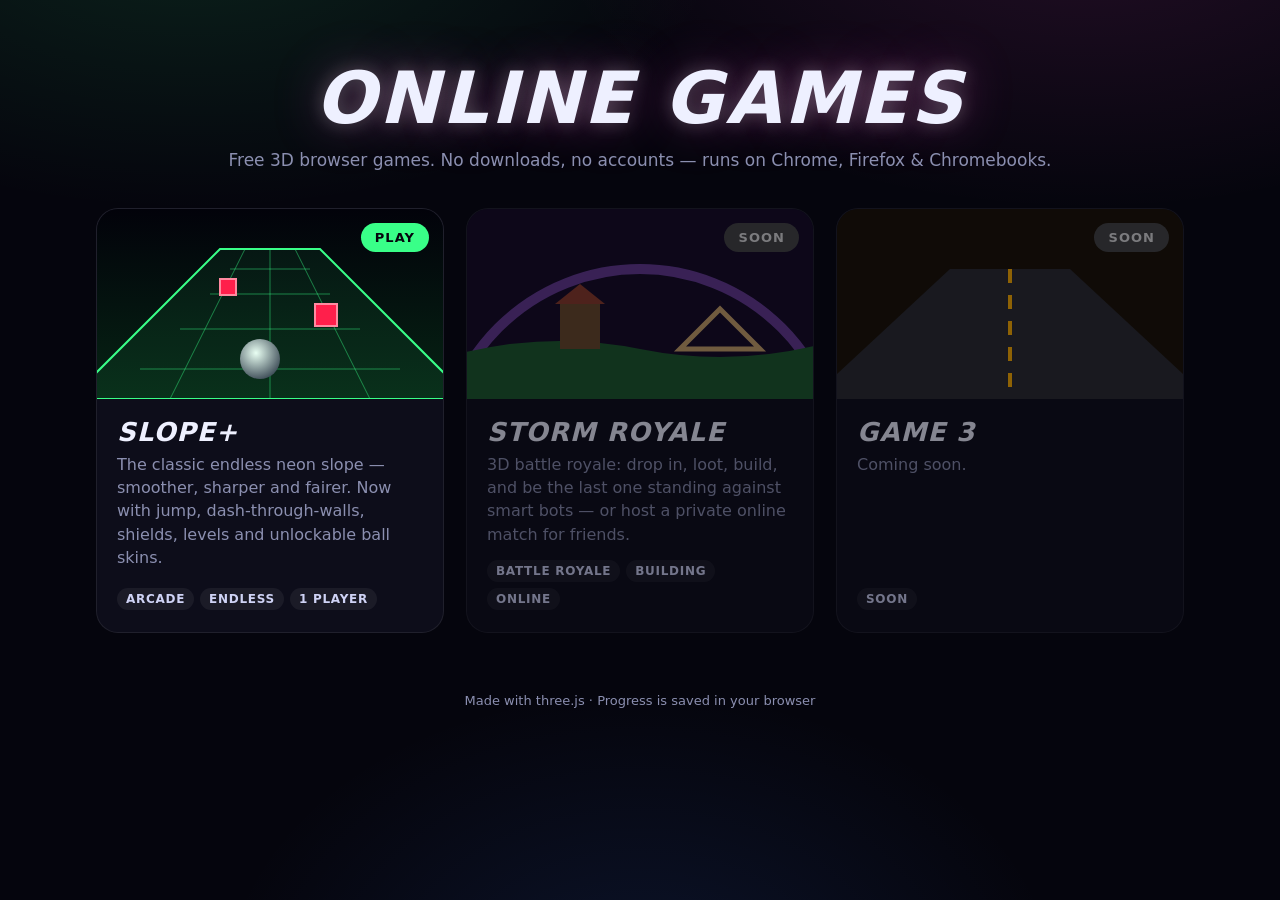
==== index.html @ 43d5d462 "Add arcade hub and Slope+ game Slope+: endless neon slope with Plus (jump, dash, shields) and Classi" ====
<!doctype html>
<html lang="en">
  <head>
    <meta charset="utf-8" />
    <meta name="viewport" content="width=device-width, initial-scale=1" />
    <title>Online Games Arcade</title>
    <meta name="description" content="Free browser games — no downloads, works on Chrome, Firefox and Chromebooks." />
    <meta name="theme-color" content="#05050d" />
    <link rel="icon" href="data:image/svg+xml,%3Csvg xmlns='http://www.w3.org/2000/svg' viewBox='0 0 64 64'%3E%3Crect width='64' height='64' rx='14' fill='%2305050d'/%3E%3Cpath d='M14 40h36M22 32v16M42 34a3 3 0 1 0 0.1 0M48 40a3 3 0 1 0 0.1 0' stroke='%23ff4fd8' stroke-width='5' stroke-linecap='round' fill='none'/%3E%3C/svg%3E" />
    <style>
      :root {
        --bg: #05050d;
        --card: #0d0d1a;
        --text: #eef0ff;
        --muted: #8b8fb0;
      }
      * {
        box-sizing: border-box;
      }
      html,
      body {
        margin: 0;
        min-height: 100%;
        background: var(--bg);
        color: var(--text);
        font-family: system-ui, -apple-system, 'Segoe UI', Roboto, Ubuntu, Arial, sans-serif;
      }
      body {
        background:
          radial-gradient(900px 500px at 15% -10%, rgba(57, 255, 136, 0.12), transparent 60%),
          radial-gradient(900px 500px at 85% -10%, rgba(255, 79, 216, 0.12), transparent 60%),
          radial-gradient(700px 500px at 50% 110%, rgba(61, 125, 255, 0.12), transparent 60%),
          var(--bg);
        min-height: 100vh;
      }
      header {
        text-align: center;
        padding: 56px 16px 18px;
      }
      h1 {
        margin: 0;
        font-size: clamp(38px, 7vw, 72px);
        font-weight: 900;
        font-style: italic;
        letter-spacing: 0.04em;
        text-shadow:
          0 0 18px rgba(255, 255, 255, 0.25),
          0 0 50px rgba(255, 79, 216, 0.35);
      }
      header p {
        color: var(--muted);
        margin: 10px 0 0;
        font-size: 17px;
      }
      main {
        max-width: 1120px;
        margin: 0 auto;
        padding: 20px 16px 60px;
        display: grid;
        grid-template-columns: repeat(auto-fit, minmax(300px, 1fr));
        gap: 22px;
      }
      .card {
        --c: #39ff88;
        position: relative;
        display: flex;
        flex-direction: column;
        border-radius: 22px;
        overflow: hidden;
        background: var(--card);
        border: 1px solid rgba(255, 255, 255, 0.08);
        text-decoration: none;
        color: inherit;
        transition:
          transform 0.15s ease,
          border-color 0.15s ease,
          box-shadow 0.2s ease;
      }
      .card:hover,
      .card:focus-visible {
        transform: translateY(-4px);
        border-color: var(--c);
        box-shadow: 0 0 40px color-mix(in srgb, var(--c) 35%, transparent);
        outline: none;
      }
      .art {
        height: 190px;
        position: relative;
        overflow: hidden;
      }
      .art svg {
        width: 100%;
        height: 100%;
        display: block;
      }
      .body {
        padding: 18px 20px 22px;
        flex: 1;
        display: flex;
        flex-direction: column;
      }
      .body h2 {
        margin: 0 0 6px;
        font-size: 26px;
        font-style: italic;
        letter-spacing: 0.04em;
      }
      .body p {
        margin: 0 0 14px;
        color: var(--muted);
        line-height: 1.45;
        flex: 1;
      }
      .tags {
        display: flex;
        flex-wrap: wrap;
        gap: 6px;
      }
      .tags span {
        font-size: 12px;
        font-weight: 700;
        letter-spacing: 0.06em;
        padding: 4px 9px;
        border-radius: 999px;
        background: rgba(255, 255, 255, 0.06);
        color: #cfd3f5;
      }
      .play {
        position: absolute;
        top: 14px;
        right: 14px;
        background: var(--c);
        color: #05050d;
        font-weight: 900;
        letter-spacing: 0.08em;
        border-radius: 999px;
        padding: 7px 14px;
        font-size: 13px;
      }
      .soon {
        opacity: 0.55;
        pointer-events: none;
      }
      .soon .play {
        background: #444;
        color: #ddd;
      }
      footer {
        text-align: center;
        color: var(--muted);
        font-size: 13px;
        padding: 0 16px 40px;
      }
    </style>
  </head>
  <body>
    <header>
      <h1>ONLINE GAMES</h1>
      <p>Free 3D browser games. No downloads, no accounts — runs on Chrome, Firefox &amp; Chromebooks.</p>
    </header>
    <main>
      <a class="card" href="slope/" style="--c: #39ff88">
        <div class="art">
          <svg viewBox="0 0 400 190" preserveAspectRatio="xMidYMid slice" aria-hidden="true">
            <defs>
              <linearGradient id="sg" x1="0" y1="0" x2="0" y2="1">
                <stop offset="0" stop-color="#02020a" />
                <stop offset="1" stop-color="#062414" />
              </linearGradient>
              <radialGradient id="sb" cx="0.4" cy="0.35" r="0.7">
                <stop offset="0" stop-color="#e9fff3" />
                <stop offset="1" stop-color="#3b4a55" />
              </radialGradient>
            </defs>
            <rect width="400" height="190" fill="url(#sg)" />
            <g stroke="#39ff88" stroke-width="2" fill="rgba(57,255,136,0.06)">
              <path d="M150 40 L250 40 L400 190 L0 190 Z" />
            </g>
            <g stroke="#39ff88" stroke-opacity="0.45" stroke-width="1">
              <path d="M200 40 L200 190 M175 40 L100 190 M225 40 L300 190 M160 60 L240 60 M140 85 L260 85 M110 120 L290 120 M70 160 L330 160" />
            </g>
            <rect x="245" y="95" width="22" height="22" fill="#ff1f4b" stroke="#ff8aa0" stroke-width="2" />
            <rect x="150" y="70" width="16" height="16" fill="#ff1f4b" stroke="#ff8aa0" stroke-width="2" />
            <circle cx="190" cy="150" r="20" fill="url(#sb)" />
          </svg>
          <span class="play">PLAY</span>
        </div>
        <div class="body">
          <h2>SLOPE+</h2>
          <p>The classic endless neon slope — smoother, sharper and fairer. Now with jump, dash-through-walls, shields, levels and unlockable ball skins.</p>
          <div class="tags"><span>ARCADE</span><span>ENDLESS</span><span>1 PLAYER</span></div>
        </div>
      </a>

      <a class="card soon" href="storm/" style="--c: #b36bff" aria-disabled="true">
        <div class="art">
          <svg viewBox="0 0 400 190" preserveAspectRatio="xMidYMid slice" aria-hidden="true">
            <rect width="400" height="190" fill="#140a26" />
            <circle cx="200" cy="260" r="200" fill="none" stroke="#b36bff" stroke-width="10" stroke-opacity="0.5" />
            <path d="M0 150 Q100 120 200 140 T400 130 L400 190 L0 190Z" fill="#1d5a2c" />
            <rect x="120" y="95" width="40" height="45" fill="#6b4a2b" />
            <path d="M115 95 L140 75 L165 95Z" fill="#8a3b2b" />
            <path d="M240 140 L280 100 L320 140Z" fill="none" stroke="#c9a36b" stroke-width="5" />
          </svg>
          <span class="play">SOON</span>
        </div>
        <div class="body">
          <h2>STORM ROYALE</h2>
          <p>3D battle royale: drop in, loot, build, and be the last one standing against smart bots — or host a private online match for friends.</p>
          <div class="tags"><span>BATTLE ROYALE</span><span>BUILDING</span><span>ONLINE</span></div>
        </div>
      </a>

      <a class="card soon" href="#" style="--c: #ffb000" aria-disabled="true">
        <div class="art">
          <svg viewBox="0 0 400 190" preserveAspectRatio="xMidYMid slice" aria-hidden="true">
            <rect width="400" height="190" fill="#1a1204" />
            <path d="M0 190 L140 60 L260 60 L400 190Z" fill="#2a2a30" />
            <path d="M200 60 L200 190" stroke="#ffb000" stroke-width="4" stroke-dasharray="14 12" />
          </svg>
          <span class="play">SOON</span>
        </div>
        <div class="body">
          <h2>GAME 3</h2>
          <p>Coming soon.</p>
          <div class="tags"><span>SOON</span></div>
        </div>
      </a>
    </main>
    <footer>Made with three.js · Progress is saved in your browser</footer>
  </body>
</html>
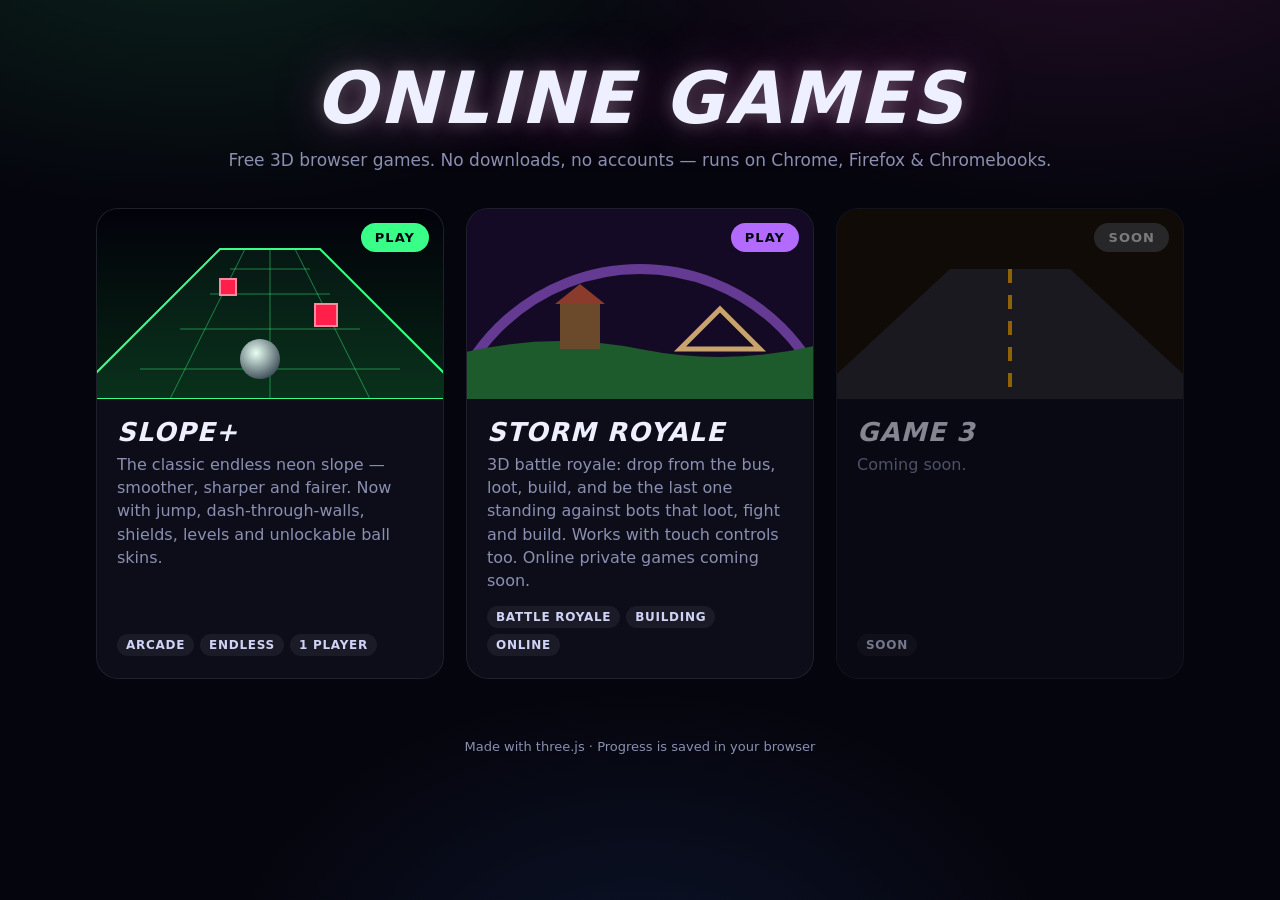
==== commit 251072d5: "Publish Storm Royale solo-vs-bots build and enable its arcade card Takes storm/ from the Storm Royal" ====
--- a/index.html
+++ b/index.html
@@ -192,7 +192,7 @@
         </div>
       </a>
 
-      <a class="card soon" href="storm/" style="--c: #b36bff" aria-disabled="true">
+      <a class="card" href="storm/" style="--c: #b36bff">
         <div class="art">
           <svg viewBox="0 0 400 190" preserveAspectRatio="xMidYMid slice" aria-hidden="true">
             <rect width="400" height="190" fill="#140a26" />
@@ -202,11 +202,11 @@
             <path d="M115 95 L140 75 L165 95Z" fill="#8a3b2b" />
             <path d="M240 140 L280 100 L320 140Z" fill="none" stroke="#c9a36b" stroke-width="5" />
           </svg>
-          <span class="play">SOON</span>
+          <span class="play">PLAY</span>
         </div>
         <div class="body">
           <h2>STORM ROYALE</h2>
-          <p>3D battle royale: drop in, loot, build, and be the last one standing against smart bots — or host a private online match for friends.</p>
+          <p>3D battle royale: drop from the bus, loot, build, and be the last one standing against bots that loot, fight and build. Works with touch controls too. Online private games coming soon.</p>
           <div class="tags"><span>BATTLE ROYALE</span><span>BUILDING</span><span>ONLINE</span></div>
         </div>
       </a>
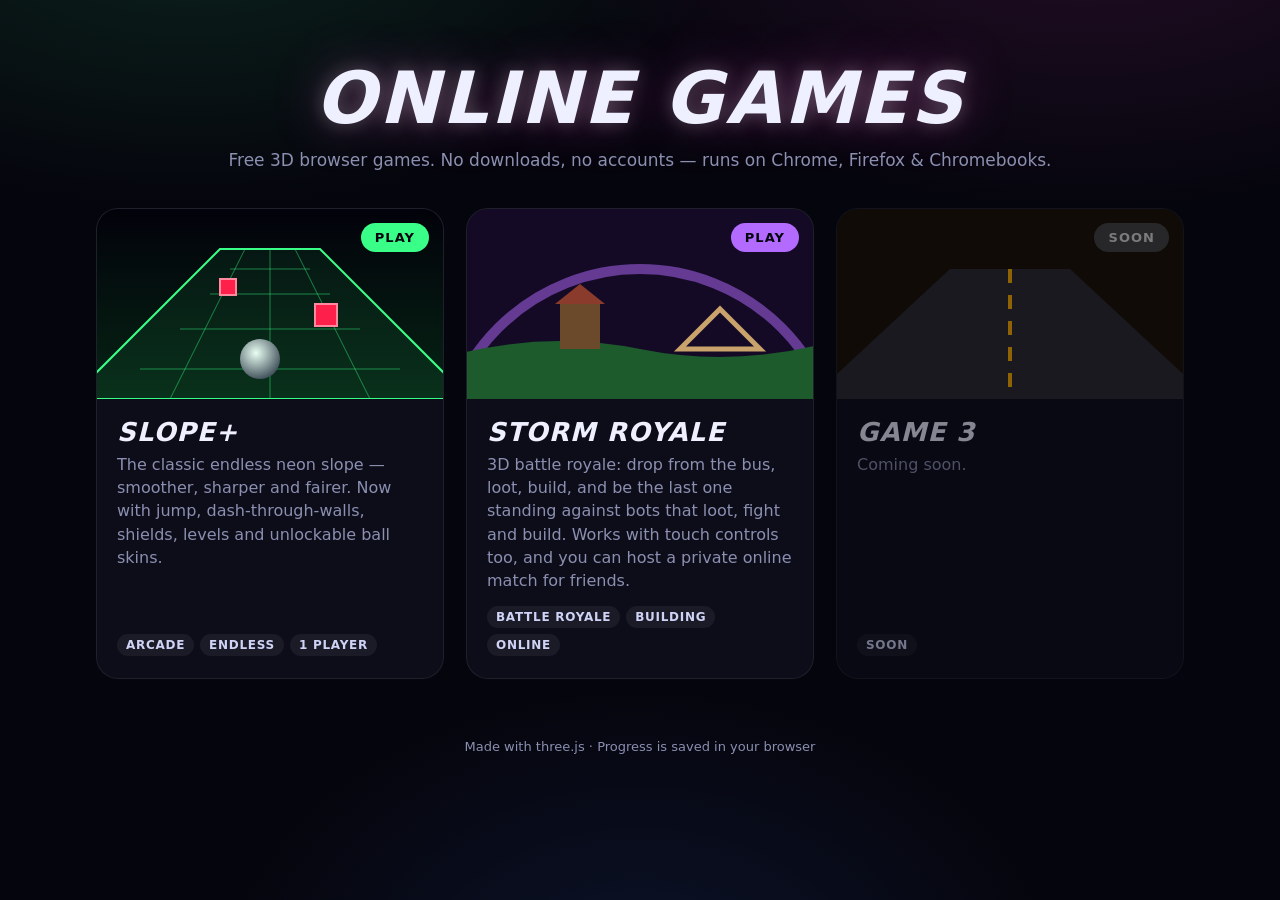
==== commit 6024b483: "Publish Storm Royale milestone 2: private online games Takes storm/ from the Storm Royale branch (co" ====
--- a/index.html
+++ b/index.html
@@ -206,7 +206,7 @@
         </div>
         <div class="body">
           <h2>STORM ROYALE</h2>
-          <p>3D battle royale: drop from the bus, loot, build, and be the last one standing against bots that loot, fight and build. Works with touch controls too. Online private games coming soon.</p>
+          <p>3D battle royale: drop from the bus, loot, build, and be the last one standing against bots that loot, fight and build. Works with touch controls too, and you can host a private online match for friends.</p>
           <div class="tags"><span>BATTLE ROYALE</span><span>BUILDING</span><span>ONLINE</span></div>
         </div>
       </a>
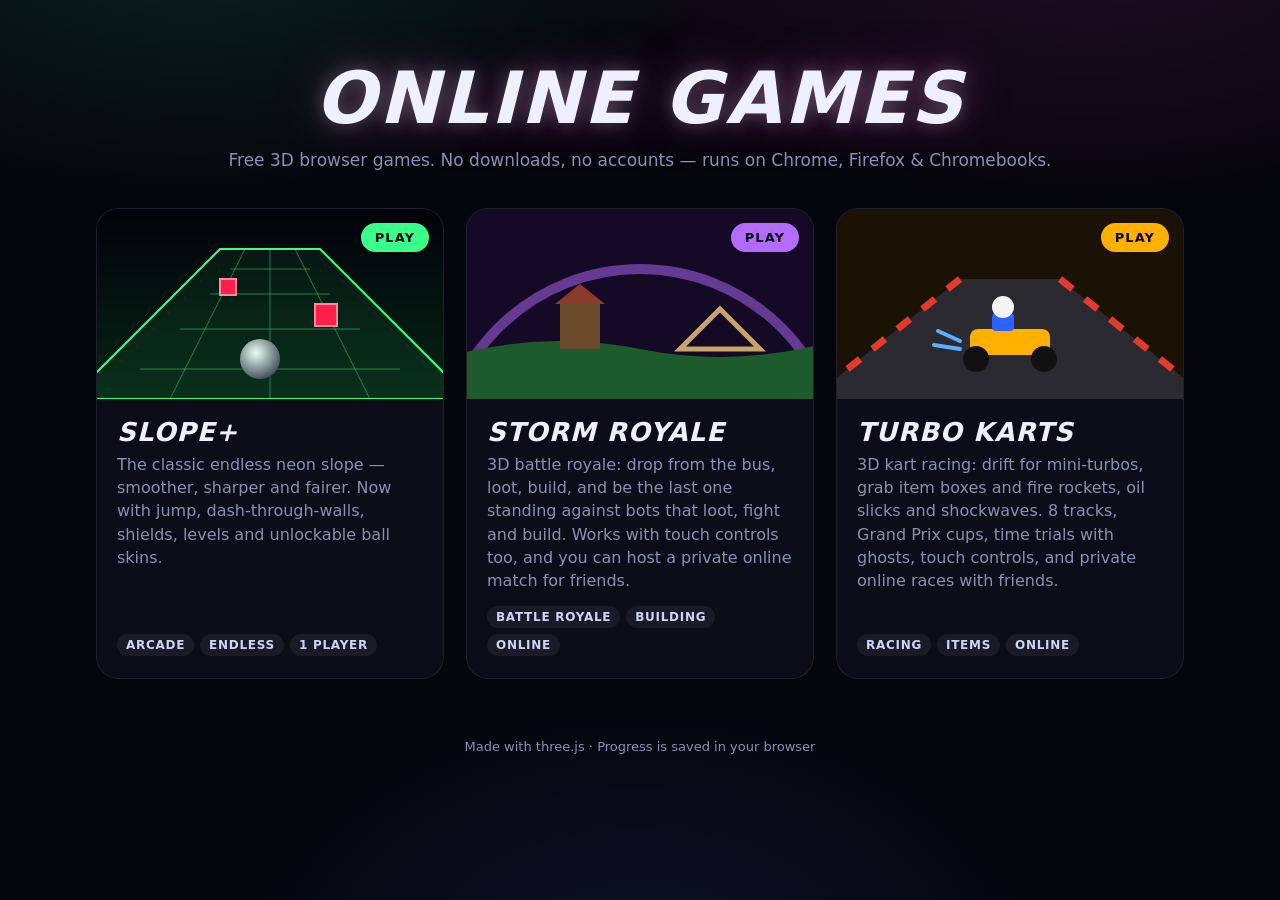
==== commit 248b8cd3: "Add Turbo Karts: 3D kart racer with items, Grand Prix and online races Game 3 of the arcade. Eight t" ====
--- a/index.html
+++ b/index.html
@@ -211,19 +211,26 @@
         </div>
       </a>
 
-      <a class="card soon" href="#" style="--c: #ffb000" aria-disabled="true">
+      <a class="card" href="kart/" style="--c: #ffb000">
         <div class="art">
           <svg viewBox="0 0 400 190" preserveAspectRatio="xMidYMid slice" aria-hidden="true">
             <rect width="400" height="190" fill="#1a1204" />
-            <path d="M0 190 L140 60 L260 60 L400 190Z" fill="#2a2a30" />
-            <path d="M200 60 L200 190" stroke="#ffb000" stroke-width="4" stroke-dasharray="14 12" />
+            <path d="M0 190 L150 70 L250 70 L400 190Z" fill="#2a2a30" />
+            <path d="M150 70 L0 190" stroke="#e23b2e" stroke-width="7" stroke-dasharray="16 16" />
+            <path d="M250 70 L400 190" stroke="#e23b2e" stroke-width="7" stroke-dasharray="16 16" />
+            <rect x="160" y="120" width="80" height="26" rx="8" fill="#ffb000" />
+            <rect x="182" y="104" width="22" height="18" rx="4" fill="#2c63ff" />
+            <circle cx="193" cy="98" r="11" fill="#f4f4f4" />
+            <circle cx="166" cy="150" r="13" fill="#111" />
+            <circle cx="234" cy="150" r="13" fill="#111" />
+            <path d="M150 140 l-26 -4 M150 132 l-22 -10" stroke="#5ab0ff" stroke-width="4" stroke-linecap="round" />
           </svg>
-          <span class="play">SOON</span>
+          <span class="play">PLAY</span>
         </div>
         <div class="body">
-          <h2>GAME 3</h2>
-          <p>Coming soon.</p>
-          <div class="tags"><span>SOON</span></div>
+          <h2>TURBO KARTS</h2>
+          <p>3D kart racing: drift for mini-turbos, grab item boxes and fire rockets, oil slicks and shockwaves. 8 tracks, Grand Prix cups, time trials with ghosts, touch controls, and private online races with friends.</p>
+          <div class="tags"><span>RACING</span><span>ITEMS</span><span>ONLINE</span></div>
         </div>
       </a>
     </main>
